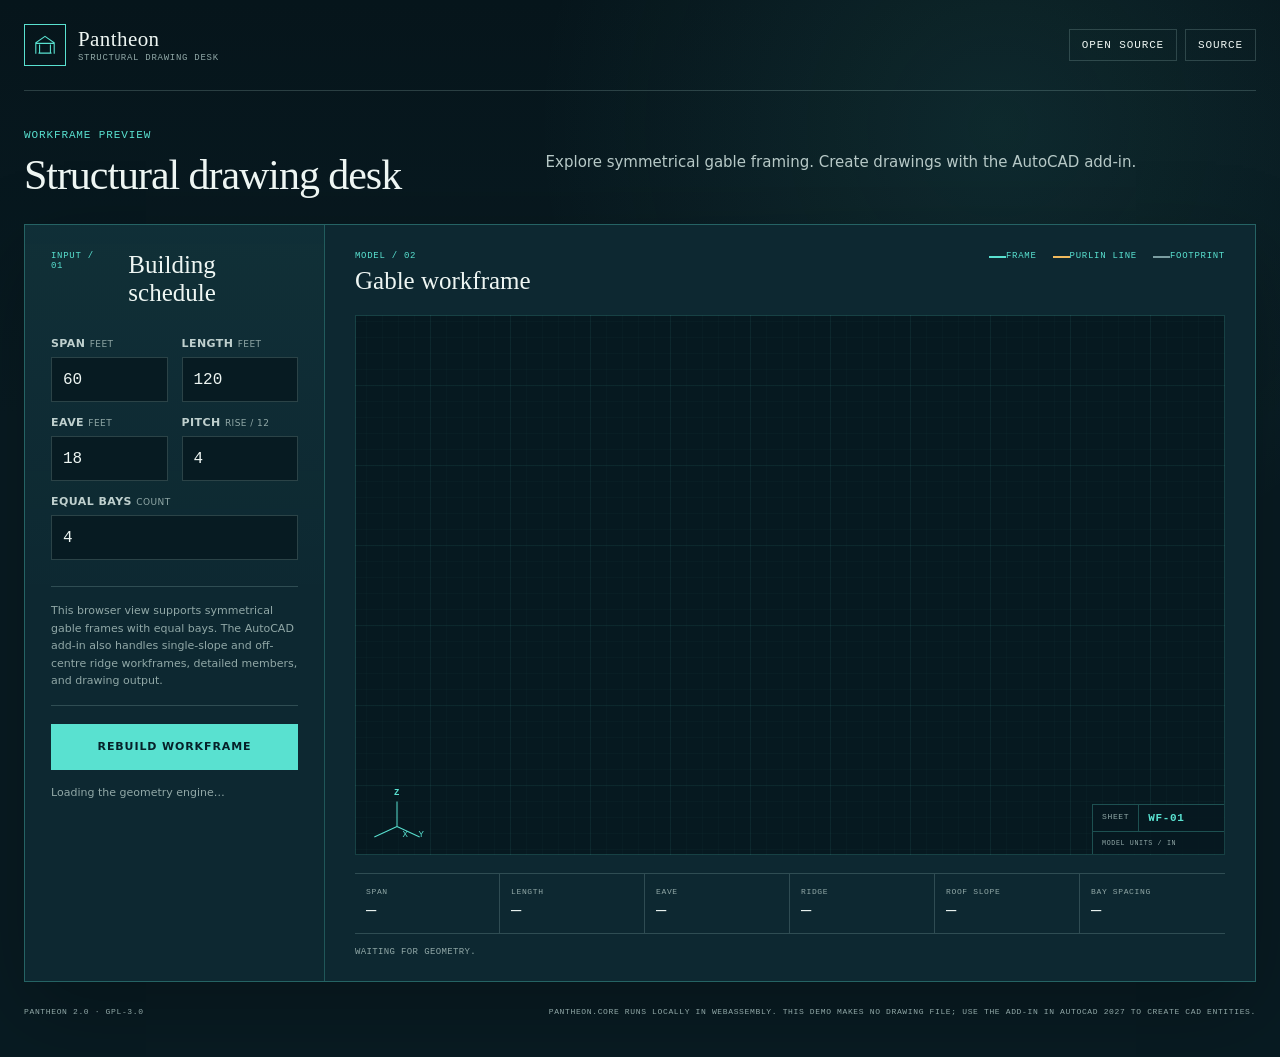
==== src/Pantheon.Browser/wwwroot/index.html @ d1bda598 "feat: add a live Pantheon workframe drawing desk" ====
<!doctype html>
<html lang="en">
    <head>
        <meta charset="utf-8" />
        <meta name="viewport" content="width=device-width, initial-scale=1" />
        <meta
            name="description"
            content="Draw a symmetrical metal-building workframe in the browser with Pantheon's real .NET geometry engine."
        />
        <link rel="canonical" href="https://ayers.repair/opensource/pantheon/" />
        <link rel="stylesheet" href="./app.css" />
        <title>Pantheon structural drawing desk</title>
    </head>
    <body>
        <header class="topbar">
            <a class="brand" href="./" aria-label="Pantheon drawing desk home">
                <svg viewBox="0 0 48 48" aria-hidden="true">
                    <path d="M7 39V20L24 8l17 12v19M7 21h34M14 39V24m20 15V24M13 39h22" />
                </svg>
                <span><strong>Pantheon</strong><small>Structural drawing desk</small></span>
            </a>
            <nav aria-label="Project links">
                <a href="https://ayers.repair/opensource/">Open Source</a>
                <a href="https://github.com/ZachariahAyers/Pantheon">Source</a>
            </nav>
        </header>

        <main>
            <section class="intro" aria-labelledby="page-title">
                <div>
                    <p class="kicker">Workframe preview</p>
                    <h1 id="page-title">Structural drawing desk</h1>
                </div>
                <p>Explore symmetrical gable framing. Create drawings with the AutoCAD add-in.</p>
            </section>

            <section class="desk" aria-label="Interactive workframe drawing desk">
                <form id="frame-form" class="controls">
                    <div class="panel-heading">
                        <span>Input / 01</span>
                        <h2>Building schedule</h2>
                    </div>

                    <div class="field-grid">
                        <label>
                            <span>Span <small>feet</small></span>
                            <input name="spanFeet" type="number" min="20" max="200" step="1" value="60" required />
                        </label>
                        <label>
                            <span>Length <small>feet</small></span>
                            <input name="lengthFeet" type="number" min="20" max="400" step="1" value="120" required />
                        </label>
                        <label>
                            <span>Eave <small>feet</small></span>
                            <input name="eaveFeet" type="number" min="8" max="60" step="1" value="18" required />
                        </label>
                        <label>
                            <span>Pitch <small>rise / 12</small></span>
                            <input name="pitchRise" type="number" min="0" max="12" step="0.5" value="4" required />
                        </label>
                        <label class="wide-field">
                            <span>Equal bays <small>count</small></span>
                            <input name="bayCount" type="number" min="1" max="20" step="1" value="4" required />
                        </label>
                    </div>

                    <p class="scope-note">
                        This browser view supports symmetrical gable frames with equal bays. The AutoCAD add-in also
                        handles single-slope and off-centre ridge workframes, detailed members, and drawing output.
                    </p>
                    <button type="submit">Rebuild workframe</button>
                    <p id="status" class="status" role="status" aria-live="polite">Loading the geometry engine…</p>
                </form>

                <section class="drawing-panel" aria-labelledby="drawing-title">
                    <div class="drawing-header">
                        <div>
                            <span>Model / 02</span>
                            <h2 id="drawing-title">Gable workframe</h2>
                        </div>
                        <div class="legend" aria-label="Line legend">
                            <span><i class="frame-key"></i>Frame</span>
                            <span><i class="offset-key"></i>Purlin line</span>
                            <span><i class="base-key"></i>Footprint</span>
                        </div>
                    </div>

                    <div class="canvas-wrap">
                        <svg id="workframe" viewBox="0 0 1000 620" role="img" aria-labelledby="svg-title svg-desc">
                            <title id="svg-title">Pantheon gable workframe</title>
                            <desc id="svg-desc">An isometric drawing made from Pantheon.Core workframe endpoints.</desc>
                            <g id="drawing-lines"></g>
                        </svg>
                        <div class="axis" aria-hidden="true"><b>Z</b><i></i><span>X&nbsp;&nbsp;Y</span></div>
                        <div class="sheet-mark" aria-hidden="true">
                            <span>Sheet</span><strong>WF-01</strong><small>MODEL UNITS / IN</small>
                        </div>
                    </div>

                    <dl id="readouts" class="readouts" aria-label="Calculated dimensions">
                        <div><dt>Span</dt><dd>—</dd></div>
                        <div><dt>Length</dt><dd>—</dd></div>
                        <div><dt>Eave</dt><dd>—</dd></div>
                        <div><dt>Ridge</dt><dd>—</dd></div>
                        <div><dt>Roof slope</dt><dd>—</dd></div>
                        <div><dt>Bay spacing</dt><dd>—</dd></div>
                    </dl>
                    <p id="model-note" class="model-note">Waiting for geometry.</p>
                </section>
            </section>
        </main>

        <footer>
            <span>Pantheon 2.0 · GPL-3.0</span>
            <p>Pantheon.Core runs locally in WebAssembly. This demo makes no drawing file; use the add-in in AutoCAD 2027 to create CAD entities.</p>
        </footer>

        <noscript>This demo needs JavaScript to load Pantheon.Core in WebAssembly.</noscript>
        <script type="module" src="./app.js"></script>
    </body>
</html>
---- src/Pantheon.Browser/wwwroot/app.css ----
:root {
    color-scheme: dark;
    --ink: #eef6f3;
    --muted: #91a8a7;
    --paper: #f4f1e8;
    --navy: #081b22;
    --navy-2: #0d2831;
    --navy-3: #123944;
    --cyan: #59e1d0;
    --cyan-soft: rgba(89, 225, 208, 0.16);
    --amber: #f0b95d;
    --red: #ff806f;
    --line: rgba(185, 222, 218, 0.2);
    font-family: Inter, ui-sans-serif, system-ui, -apple-system, BlinkMacSystemFont, "Segoe UI", sans-serif;
    font-synthesis: none;
}

* {
    box-sizing: border-box;
}

html {
    background: var(--navy);
}

body {
    min-height: 100vh;
    margin: 0;
    background:
        radial-gradient(circle at 78% 12%, rgba(89, 225, 208, 0.09), transparent 29rem),
        linear-gradient(180deg, #06151b 0, var(--navy) 26rem);
    color: var(--ink);
}

button,
input {
    font: inherit;
}

a {
    color: inherit;
}

.topbar {
    display: flex;
    width: min(1480px, calc(100% - 48px));
    margin: 0 auto;
    padding: 24px 0;
    align-items: center;
    justify-content: space-between;
    border-bottom: 1px solid var(--line);
}

.brand {
    display: flex;
    min-width: 0;
    gap: 12px;
    align-items: center;
    text-decoration: none;
}

.brand svg {
    width: 42px;
    height: 42px;
    padding: 7px;
    border: 1px solid var(--cyan);
    color: var(--cyan);
    fill: none;
    stroke: currentColor;
    stroke-linecap: square;
    stroke-linejoin: miter;
    stroke-width: 2;
}

.brand span {
    display: grid;
    gap: 1px;
}

.brand strong {
    font-family: Georgia, "Times New Roman", serif;
    font-size: 21px;
    font-weight: 500;
    letter-spacing: 0.02em;
}

.brand small,
.topbar nav,
.panel-heading span,
.drawing-header span,
.kicker,
.sheet-mark,
footer {
    font-family: "SFMono-Regular", Consolas, "Liberation Mono", monospace;
    letter-spacing: 0.08em;
    text-transform: uppercase;
}

.brand small {
    color: var(--muted);
    font-size: 9px;
}

.topbar nav {
    display: flex;
    flex: 0 0 auto;
    gap: 8px;
    font-size: 11px;
}

.topbar nav a {
    padding: 9px 12px;
    border: 1px solid var(--line);
    text-decoration: none;
}

.topbar nav a:hover,
.topbar nav a:focus-visible {
    border-color: var(--cyan);
    color: var(--cyan);
}

main {
    width: min(1480px, calc(100% - 48px));
    margin: 0 auto;
}

.intro {
    display: grid;
    grid-template-columns: minmax(18rem, 0.8fr) minmax(0, 1.2fr);
    gap: 48px;
    padding: 38px 0 28px;
    align-items: center;
}

.kicker {
    margin: 0 0 13px;
    color: var(--cyan);
    font-size: 11px;
}

h1,
h2,
p {
    margin-top: 0;
}

h1 {
    margin-bottom: 0;
    font-family: Georgia, "Times New Roman", serif;
    font-size: clamp(36px, 4vw, 42px);
    font-weight: 400;
    letter-spacing: -0.025em;
    line-height: 1;
}

.intro > p {
    margin: 0;
    color: #b7c9c7;
    font-size: 15px;
    line-height: 1.65;
}

.desk {
    display: grid;
    grid-template-columns: 300px minmax(0, 1fr);
    min-height: 690px;
    border: 1px solid rgba(89, 225, 208, 0.32);
    background: var(--navy-2);
    box-shadow: 0 28px 80px rgba(0, 0, 0, 0.26);
}

.controls {
    padding: 26px;
    border-right: 1px solid rgba(89, 225, 208, 0.25);
    background: linear-gradient(180deg, rgba(89, 225, 208, 0.04), transparent 50%);
}

.panel-heading,
.drawing-header {
    display: flex;
    align-items: flex-start;
    justify-content: space-between;
    gap: 20px;
}

.panel-heading {
    margin-bottom: 30px;
}

.panel-heading span,
.drawing-header > div > span {
    display: block;
    margin-bottom: 6px;
    color: var(--cyan);
    font-size: 9px;
}

h2 {
    margin-bottom: 0;
    font-family: Georgia, "Times New Roman", serif;
    font-size: 25px;
    font-weight: 400;
}

.field-grid {
    display: grid;
    grid-template-columns: 1fr 1fr;
    gap: 14px;
}

.field-grid label {
    display: grid;
    gap: 7px;
}

.field-grid label > span {
    color: #bfd0ce;
    font-size: 11px;
    font-weight: 650;
    letter-spacing: 0.04em;
    text-transform: uppercase;
}

.field-grid small {
    color: var(--muted);
    font-size: 9px;
    font-weight: 400;
}

.wide-field {
    grid-column: 1 / -1;
}

input {
    width: 100%;
    min-height: 45px;
    padding: 9px 11px;
    border: 1px solid var(--line);
    border-radius: 0;
    outline: none;
    background: #071b22;
    color: var(--ink);
    font-family: "SFMono-Regular", Consolas, monospace;
    font-size: 16px;
}

input:focus {
    border-color: var(--cyan);
    box-shadow: 0 0 0 2px var(--cyan-soft);
}

.scope-note {
    margin: 26px 0 18px;
    padding: 15px 0;
    border-top: 1px solid var(--line);
    border-bottom: 1px solid var(--line);
    color: var(--muted);
    font-size: 11px;
    line-height: 1.6;
}

button {
    width: 100%;
    min-height: 46px;
    border: 1px solid var(--cyan);
    border-radius: 0;
    background: var(--cyan);
    color: #062129;
    cursor: pointer;
    font-size: 11px;
    font-weight: 800;
    letter-spacing: 0.08em;
    text-transform: uppercase;
}

button:hover,
button:focus-visible {
    background: transparent;
    color: var(--cyan);
}

button:disabled {
    cursor: wait;
    opacity: 0.55;
}

.status {
    min-height: 3.2em;
    margin: 15px 0 0;
    color: var(--muted);
    font-size: 11px;
    line-height: 1.5;
}

.status.ready {
    color: var(--cyan);
}

.status.error {
    color: var(--red);
}

.drawing-panel {
    display: grid;
    min-width: 0;
    padding: 26px 30px 24px;
    grid-template-rows: auto minmax(420px, 1fr) auto auto;
}

.drawing-header {
    padding-bottom: 20px;
}

.legend {
    display: flex;
    min-width: 0;
    flex-wrap: wrap;
    gap: 8px 16px;
    justify-content: flex-end;
    color: var(--muted);
    font-family: "SFMono-Regular", Consolas, monospace;
    font-size: 9px;
    letter-spacing: 0.05em;
    text-transform: uppercase;
}

.legend span {
    display: inline-flex;
    gap: 6px;
    align-items: center;
}

.legend i {
    display: inline-block;
    width: 17px;
    border-top: 2px solid;
}

.legend .frame-key {
    border-color: var(--cyan);
}

.legend .offset-key {
    border-color: var(--amber);
}

.legend .base-key {
    border-color: #7a9da1;
}

.canvas-wrap {
    position: relative;
    min-height: 430px;
    overflow: hidden;
    border: 1px solid rgba(89, 225, 208, 0.2);
    background-color: #061920;
    background-image:
        linear-gradient(rgba(89, 225, 208, 0.055) 1px, transparent 1px),
        linear-gradient(90deg, rgba(89, 225, 208, 0.055) 1px, transparent 1px),
        linear-gradient(rgba(89, 225, 208, 0.025) 1px, transparent 1px),
        linear-gradient(90deg, rgba(89, 225, 208, 0.025) 1px, transparent 1px);
    background-position: center;
    background-size: 80px 80px, 80px 80px, 16px 16px, 16px 16px;
}

#workframe {
    display: block;
    width: 100%;
    height: 100%;
    min-height: 430px;
}

#drawing-lines {
    fill: none;
    stroke-linecap: round;
    stroke-linejoin: round;
    transition: opacity 120ms ease-out;
}

#drawing-lines.stale {
    opacity: 0.22;
}

#drawing-lines line {
    vector-effect: non-scaling-stroke;
}

#drawing-lines .base {
    stroke: #75979b;
    stroke-width: 1.2;
}

#drawing-lines .frame {
    stroke: var(--cyan);
    stroke-width: 2;
}

#drawing-lines .offset {
    stroke: var(--amber);
    stroke-dasharray: 7 5;
    stroke-width: 1.1;
}

#drawing-lines .annotation {
    stroke: rgba(176, 214, 211, 0.48);
    stroke-dasharray: 2 5;
    stroke-width: 0.9;
}

.axis {
    position: absolute;
    bottom: 16px;
    left: 18px;
    display: grid;
    width: 48px;
    height: 48px;
    place-items: center;
    color: var(--cyan);
    font: 9px "SFMono-Regular", Consolas, monospace;
}

.axis::before,
.axis::after,
.axis i {
    position: absolute;
    bottom: 11px;
    left: 23px;
    width: 25px;
    border-top: 1px solid currentColor;
    content: "";
    transform-origin: left;
}

.axis::before {
    transform: rotate(25deg);
}

.axis::after {
    transform: rotate(155deg);
}

.axis i {
    transform: rotate(-90deg);
}

.axis b {
    position: absolute;
    top: -2px;
    left: 20px;
}

.axis span {
    position: absolute;
    right: -2px;
    bottom: -2px;
    white-space: pre;
}

.sheet-mark {
    position: absolute;
    right: 0;
    bottom: 0;
    display: grid;
    min-width: 132px;
    grid-template-columns: auto 1fr;
    border-top: 1px solid rgba(89, 225, 208, 0.28);
    border-left: 1px solid rgba(89, 225, 208, 0.28);
    background: rgba(6, 25, 32, 0.88);
    font-size: 8px;
}

.sheet-mark span,
.sheet-mark strong,
.sheet-mark small {
    padding: 7px 9px;
}

.sheet-mark span {
    border-right: 1px solid rgba(89, 225, 208, 0.28);
    color: var(--muted);
}

.sheet-mark strong {
    color: var(--cyan);
    font-size: 11px;
}

.sheet-mark small {
    grid-column: 1 / -1;
    border-top: 1px solid rgba(89, 225, 208, 0.28);
    color: var(--muted);
}

.readouts {
    display: grid;
    margin: 18px 0 0;
    grid-template-columns: repeat(6, minmax(0, 1fr));
    border: solid var(--line);
    border-width: 1px 0;
}

.readouts div {
    min-width: 0;
    padding: 13px 11px;
    border-right: 1px solid var(--line);
}

.readouts div:last-child {
    border-right: 0;
}

.readouts dt {
    margin-bottom: 5px;
    color: var(--muted);
    font-family: "SFMono-Regular", Consolas, monospace;
    font-size: 8px;
    letter-spacing: 0.08em;
    text-transform: uppercase;
}

.readouts dd {
    margin: 0;
    overflow: hidden;
    color: var(--ink);
    font-family: "SFMono-Regular", Consolas, monospace;
    font-size: clamp(12px, 1.35vw, 17px);
    text-overflow: ellipsis;
    white-space: nowrap;
}

.model-note {
    margin: 13px 0 0;
    color: var(--muted);
    font-family: "SFMono-Regular", Consolas, monospace;
    font-size: 9px;
    letter-spacing: 0.04em;
    text-transform: uppercase;
}

footer {
    display: flex;
    width: min(1480px, calc(100% - 48px));
    margin: 0 auto;
    padding: 25px 0 40px;
    justify-content: space-between;
    gap: 30px;
    color: var(--muted);
    font-size: 8px;
}

footer p {
    margin: 0;
    text-align: right;
}

noscript {
    display: block;
    padding: 1rem;
    background: var(--red);
    color: var(--navy);
    text-align: center;
}

@media (max-width: 1050px) {
    .desk {
        grid-template-columns: 260px minmax(0, 1fr);
    }

    .field-grid {
        grid-template-columns: 1fr;
    }

    .wide-field {
        grid-column: auto;
    }

    .readouts {
        grid-template-columns: repeat(3, minmax(0, 1fr));
    }

    .readouts div:nth-child(3) {
        border-right: 0;
    }

    .readouts div:nth-child(-n + 3) {
        border-bottom: 1px solid var(--line);
    }
}

@media (max-width: 760px) {
    .topbar,
    main,
    footer {
        width: min(100% - 28px, 1480px);
    }

    .topbar {
        align-items: flex-start;
    }

    .brand small {
        display: none;
    }

    .topbar nav {
        flex-direction: column;
        text-align: center;
    }

    .topbar nav a {
        padding: 6px 8px;
    }

    .intro {
        grid-template-columns: 1fr;
        gap: 14px;
        padding-top: 32px;
    }

    .intro > p {
        max-width: 36rem;
    }

    .desk {
        grid-template-columns: 1fr;
    }

    .controls {
        border-right: 0;
        border-bottom: 1px solid rgba(89, 225, 208, 0.25);
    }

    .field-grid {
        grid-template-columns: 1fr 1fr;
    }

    .wide-field {
        grid-column: 1 / -1;
    }

    .drawing-panel {
        padding: 22px 16px 18px;
        grid-template-rows: auto minmax(330px, 1fr) auto auto;
    }

    .drawing-header {
        display: grid;
    }

    .legend {
        justify-content: flex-start;
    }

    .canvas-wrap,
    #workframe {
        min-height: 330px;
    }

    .readouts dd {
        font-size: 12px;
    }

    footer {
        display: grid;
    }

    footer p {
        text-align: left;
    }
}

@media (max-width: 430px) {
    h1 {
        font-size: 36px;
    }

    .field-grid {
        grid-template-columns: 1fr;
    }

    .wide-field {
        grid-column: auto;
    }

    .controls {
        padding: 22px 18px;
    }

    .readouts {
        grid-template-columns: repeat(2, minmax(0, 1fr));
    }

    .readouts div,
    .readouts div:nth-child(3) {
        border-right: 1px solid var(--line);
        border-bottom: 1px solid var(--line);
    }

    .readouts div:nth-child(even) {
        border-right: 0;
    }

    .readouts div:nth-last-child(-n + 2) {
        border-bottom: 0;
    }

    .sheet-mark {
        display: none;
    }
}

@media (prefers-reduced-motion: no-preference) {
    #drawing-lines line {
        animation: draw-in 420ms ease-out both;
        stroke-dashoffset: 0;
    }

    @keyframes draw-in {
        from {
            opacity: 0;
            transform: translateY(5px);
        }
    }
}
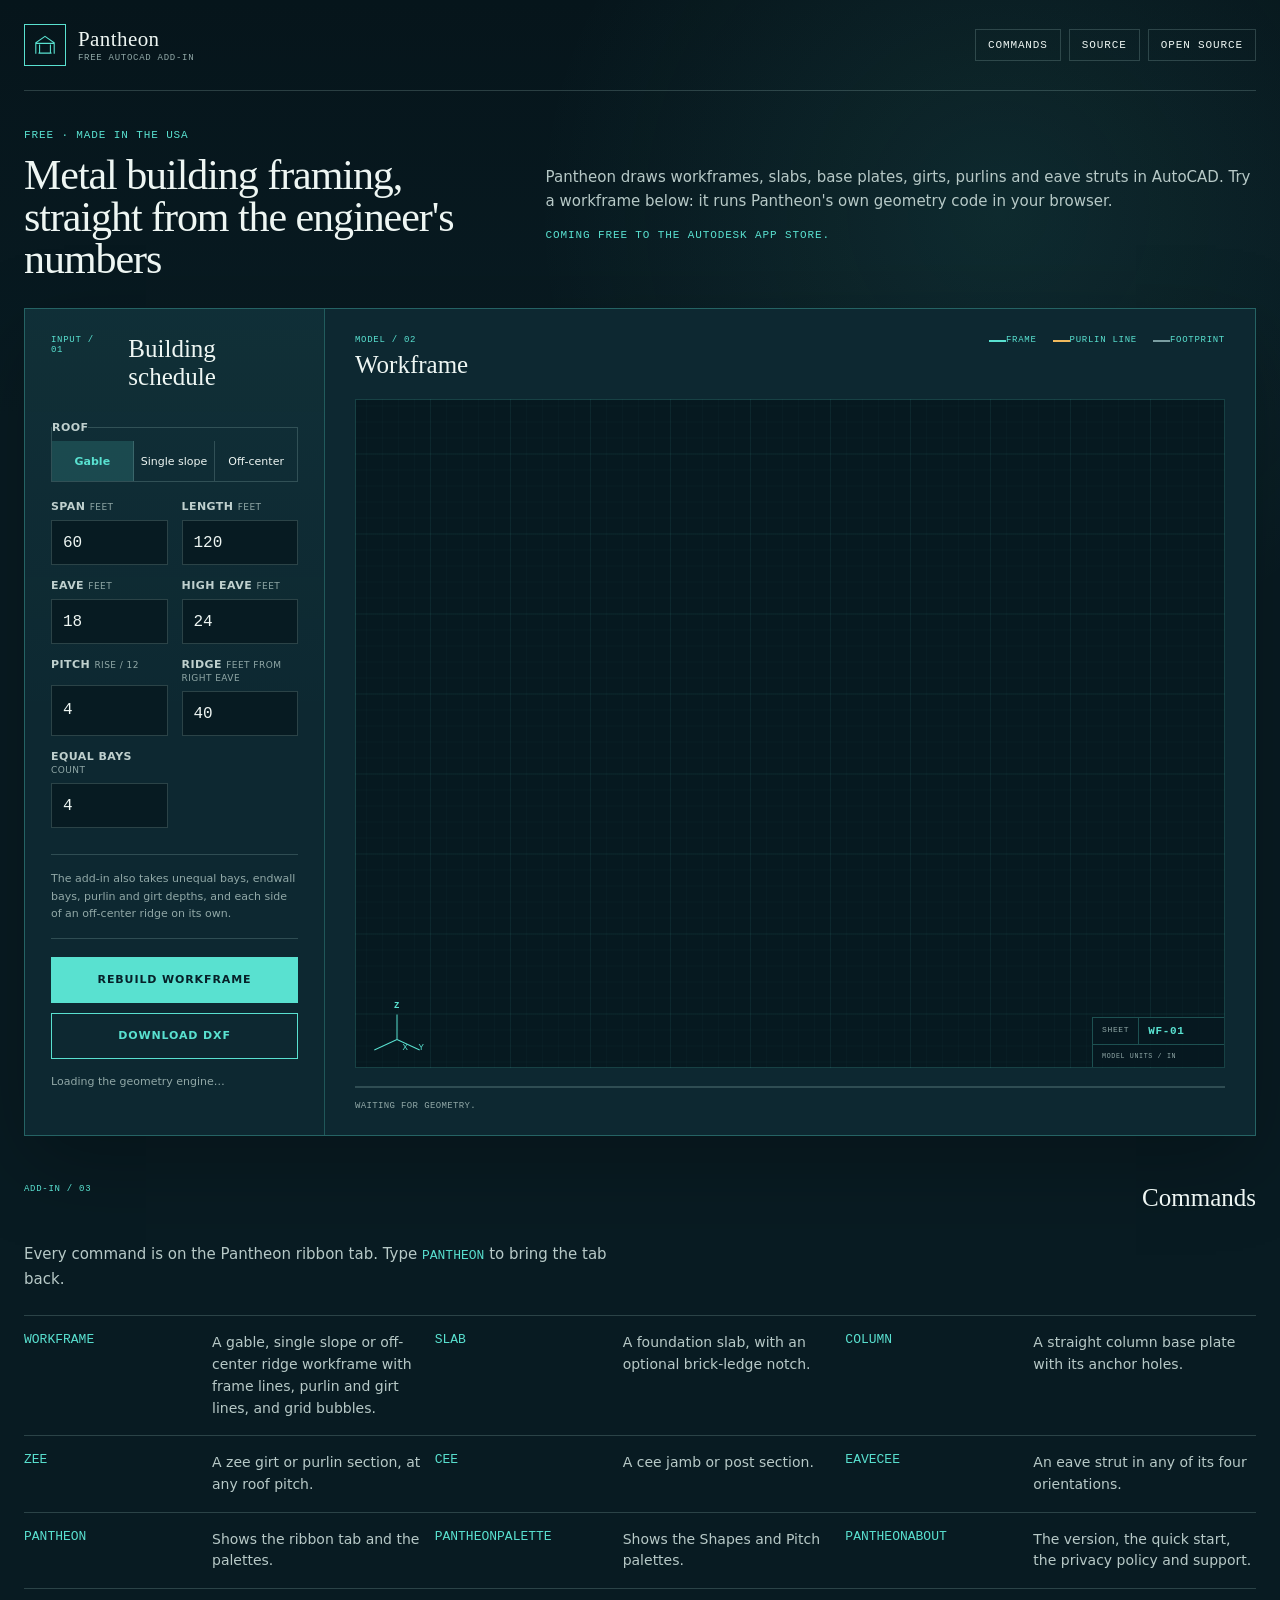
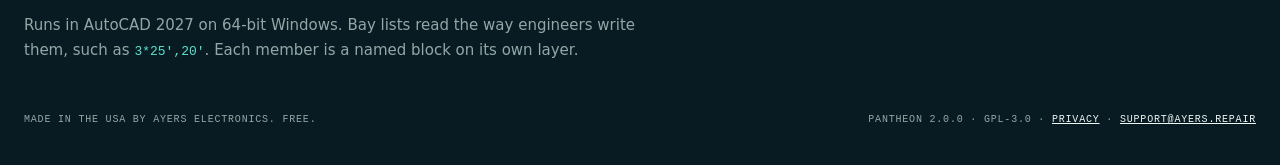
==== commit da4dfc17: "feat: ready pantheon for the autodesk app store The add-in now ships as an Autodesk App Store bundle" ====
--- a/src/Pantheon.Browser/wwwroot/index.html
+++ b/src/Pantheon.Browser/wwwroot/index.html
@@ -5,33 +5,40 @@
         <meta name="viewport" content="width=device-width, initial-scale=1" />
         <meta
             name="description"
-            content="Draw a symmetrical metal-building workframe in the browser with Pantheon's real .NET geometry engine."
+            content="Pantheon is a free AutoCAD add-in that draws metal building framing from the engineer's numbers. Try its workframe geometry in your browser and download the drawing as DXF."
         />
         <link rel="canonical" href="https://ayers.repair/opensource/pantheon/" />
         <link rel="stylesheet" href="./app.css" />
-        <title>Pantheon structural drawing desk</title>
+        <title>Pantheon for AutoCAD</title>
     </head>
     <body>
         <header class="topbar">
-            <a class="brand" href="./" aria-label="Pantheon drawing desk home">
+            <a class="brand" href="./" aria-label="Pantheon home">
                 <svg viewBox="0 0 48 48" aria-hidden="true">
                     <path d="M7 39V20L24 8l17 12v19M7 21h34M14 39V24m20 15V24M13 39h22" />
                 </svg>
-                <span><strong>Pantheon</strong><small>Structural drawing desk</small></span>
+                <span><strong>Pantheon</strong><small>Free AutoCAD add-in</small></span>
             </a>
             <nav aria-label="Project links">
+                <a href="#commands">Commands</a>
+                <a href="https://github.com/ZachariahAyers/Pantheon">Source</a>
                 <a href="https://ayers.repair/opensource/">Open Source</a>
-                <a href="https://github.com/ZachariahAyers/Pantheon">Source</a>
             </nav>
         </header>
 
         <main>
             <section class="intro" aria-labelledby="page-title">
                 <div>
-                    <p class="kicker">Workframe preview</p>
-                    <h1 id="page-title">Structural drawing desk</h1>
+                    <p class="kicker">Free · Made in the USA</p>
+                    <h1 id="page-title">Metal building framing, straight from the engineer's numbers</h1>
                 </div>
-                <p>Explore symmetrical gable framing. Create drawings with the AutoCAD add-in.</p>
+                <div class="pitch">
+                    <p>
+                        Pantheon draws workframes, slabs, base plates, girts, purlins and eave struts in AutoCAD.
+                        Try a workframe below: it runs Pantheon's own geometry code in your browser.
+                    </p>
+                    <p class="store-note">Coming free to the Autodesk App Store.</p>
+                </div>
             </section>
 
             <section class="desk" aria-label="Interactive workframe drawing desk">
@@ -40,6 +47,13 @@
                         <span>Input / 01</span>
                         <h2>Building schedule</h2>
                     </div>
+
+                    <fieldset class="roof-choice">
+                        <legend>Roof</legend>
+                        <label><input type="radio" name="roof" value="gable" checked /><span>Gable</span></label>
+                        <label><input type="radio" name="roof" value="single" /><span>Single slope</span></label>
+                        <label><input type="radio" name="roof" value="offset" /><span>Off-center</span></label>
+                    </fieldset>
 
                     <div class="field-grid">
                         <label>
@@ -51,24 +65,35 @@
                             <input name="lengthFeet" type="number" min="20" max="400" step="1" value="120" required />
                         </label>
                         <label>
-                            <span>Eave <small>feet</small></span>
+                            <span><span data-roof-label="eave">Eave</span> <small>feet</small></span>
                             <input name="eaveFeet" type="number" min="8" max="60" step="1" value="18" required />
                         </label>
-                        <label>
-                            <span>Pitch <small>rise / 12</small></span>
+                        <label data-roofs="single">
+                            <span>High eave <small>feet</small></span>
+                            <input name="highEaveFeet" type="number" min="8" max="60" step="1" value="24" required />
+                        </label>
+                        <label data-roofs="gable offset">
+                            <span><span data-roof-label="pitch">Pitch</span> <small>rise / 12</small></span>
                             <input name="pitchRise" type="number" min="0" max="12" step="0.5" value="4" required />
                         </label>
-                        <label class="wide-field">
+                        <label data-roofs="offset">
+                            <span>Ridge <small>feet from right eave</small></span>
+                            <input name="ridgeFeet" type="number" min="1" max="199" step="1" value="40" required />
+                        </label>
+                        <label>
                             <span>Equal bays <small>count</small></span>
                             <input name="bayCount" type="number" min="1" max="20" step="1" value="4" required />
                         </label>
                     </div>
 
                     <p class="scope-note">
-                        This browser view supports symmetrical gable frames with equal bays. The AutoCAD add-in also
-                        handles single-slope and off-centre ridge workframes, detailed members, and drawing output.
+                        The add-in also takes unequal bays, endwall bays, purlin and girt depths, and each side of an
+                        off-center ridge on its own.
                     </p>
-                    <button type="submit">Rebuild workframe</button>
+                    <div class="actions">
+                        <button type="submit">Rebuild workframe</button>
+                        <button type="button" id="download" class="secondary">Download DXF</button>
+                    </div>
                     <p id="status" class="status" role="status" aria-live="polite">Loading the geometry engine…</p>
                 </form>
 
@@ -76,7 +101,7 @@
                     <div class="drawing-header">
                         <div>
                             <span>Model / 02</span>
-                            <h2 id="drawing-title">Gable workframe</h2>
+                            <h2 id="drawing-title">Workframe</h2>
                         </div>
                         <div class="legend" aria-label="Line legend">
                             <span><i class="frame-key"></i>Frame</span>
@@ -87,9 +112,10 @@
 
                     <div class="canvas-wrap">
                         <svg id="workframe" viewBox="0 0 1000 620" role="img" aria-labelledby="svg-title svg-desc">
-                            <title id="svg-title">Pantheon gable workframe</title>
+                            <title id="svg-title">Pantheon workframe</title>
                             <desc id="svg-desc">An isometric drawing made from Pantheon.Core workframe endpoints.</desc>
                             <g id="drawing-lines"></g>
+                            <g id="drawing-bubbles"></g>
                         </svg>
                         <div class="axis" aria-hidden="true"><b>Z</b><i></i><span>X&nbsp;&nbsp;Y</span></div>
                         <div class="sheet-mark" aria-hidden="true">
@@ -97,22 +123,42 @@
                         </div>
                     </div>
 
-                    <dl id="readouts" class="readouts" aria-label="Calculated dimensions">
-                        <div><dt>Span</dt><dd>—</dd></div>
-                        <div><dt>Length</dt><dd>—</dd></div>
-                        <div><dt>Eave</dt><dd>—</dd></div>
-                        <div><dt>Ridge</dt><dd>—</dd></div>
-                        <div><dt>Roof slope</dt><dd>—</dd></div>
-                        <div><dt>Bay spacing</dt><dd>—</dd></div>
-                    </dl>
+                    <dl id="readouts" class="readouts" aria-label="Calculated dimensions"></dl>
                     <p id="model-note" class="model-note">Waiting for geometry.</p>
                 </section>
+            </section>
+
+            <section id="commands" class="commands" aria-labelledby="commands-title">
+                <div class="panel-heading">
+                    <span>Add-in / 03</span>
+                    <h2 id="commands-title">Commands</h2>
+                </div>
+                <p>Every command is on the Pantheon ribbon tab. Type <code>PANTHEON</code> to bring the tab back.</p>
+                <dl class="command-list">
+                    <div><dt><code>WORKFRAME</code></dt><dd>A gable, single slope or off-center ridge workframe with frame lines, purlin and girt lines, and grid bubbles.</dd></div>
+                    <div><dt><code>SLAB</code></dt><dd>A foundation slab, with an optional brick-ledge notch.</dd></div>
+                    <div><dt><code>COLUMN</code></dt><dd>A straight column base plate with its anchor holes.</dd></div>
+                    <div><dt><code>ZEE</code></dt><dd>A zee girt or purlin section, at any roof pitch.</dd></div>
+                    <div><dt><code>CEE</code></dt><dd>A cee jamb or post section.</dd></div>
+                    <div><dt><code>EAVECEE</code></dt><dd>An eave strut in any of its four orientations.</dd></div>
+                    <div><dt><code>PANTHEON</code></dt><dd>Shows the ribbon tab and the palettes.</dd></div>
+                    <div><dt><code>PANTHEONPALETTE</code></dt><dd>Shows the Shapes and Pitch palettes.</dd></div>
+                    <div><dt><code>PANTHEONABOUT</code></dt><dd>The version, the quick start, the privacy policy and support.</dd></div>
+                </dl>
+                <p class="requirements">
+                    Runs in AutoCAD 2027 on 64-bit Windows. Bay lists read the way engineers write them, such as
+                    <code>3*25',20'</code>. Each member is a named block on its own layer.
+                </p>
             </section>
         </main>
 
         <footer>
-            <span>Pantheon 2.0 · GPL-3.0</span>
-            <p>Pantheon.Core runs locally in WebAssembly. This demo makes no drawing file; use the add-in in AutoCAD 2027 to create CAD entities.</p>
+            <span>Made in the USA by Ayers Electronics. Free.</span>
+            <p>
+                Pantheon 2.0.0 · GPL-3.0 ·
+                <a href="https://ayers.repair/legal/pantheon/privacy.html">Privacy</a> ·
+                <a href="mailto:support@ayers.repair">support@ayers.repair</a>
+            </p>
         </footer>
 
         <noscript>This demo needs JavaScript to load Pantheon.Core in WebAssembly.</noscript>
--- a/src/Pantheon.Browser/wwwroot/app.css
+++ b/src/Pantheon.Browser/wwwroot/app.css
@@ -154,11 +154,20 @@
     line-height: 1;
 }
 
-.intro > p {
+.pitch p {
     margin: 0;
     color: #b7c9c7;
     font-size: 15px;
     line-height: 1.65;
+}
+
+.pitch .store-note {
+    margin-top: 12px;
+    color: var(--cyan);
+    font-family: "SFMono-Regular", Consolas, monospace;
+    font-size: 11px;
+    letter-spacing: 0.08em;
+    text-transform: uppercase;
 }
 
 .desk {
@@ -203,10 +212,69 @@
     font-weight: 400;
 }
 
+.roof-choice {
+    display: grid;
+    margin: 0 0 18px;
+    padding: 0;
+    grid-template-columns: repeat(3, minmax(0, 1fr));
+    border: 1px solid var(--line);
+}
+
+.roof-choice legend {
+    margin-bottom: 7px;
+    padding: 0;
+    color: #bfd0ce;
+    font-size: 11px;
+    font-weight: 650;
+    letter-spacing: 0.04em;
+    text-transform: uppercase;
+}
+
+.roof-choice label {
+    position: relative;
+    display: grid;
+    min-height: 40px;
+    place-items: center;
+    border-right: 1px solid var(--line);
+    cursor: pointer;
+    font-size: 11px;
+    text-align: center;
+}
+
+.roof-choice label:last-child {
+    border-right: 0;
+}
+
+.roof-choice input {
+    position: absolute;
+    width: 1px;
+    height: 1px;
+    min-height: 0;
+    opacity: 0;
+}
+
+.roof-choice input:checked + span {
+    color: var(--cyan);
+    font-weight: 750;
+}
+
+.roof-choice label:has(input:checked) {
+    background: var(--cyan-soft);
+}
+
+.roof-choice label:has(input:focus-visible) {
+    outline: 2px solid var(--cyan);
+    outline-offset: -2px;
+}
+
 .field-grid {
     display: grid;
     grid-template-columns: 1fr 1fr;
     gap: 14px;
+}
+
+.field-grid [hidden] {
+    display: none;
 }
 
 .field-grid label {
@@ -283,6 +351,21 @@
 button:disabled {
     cursor: wait;
     opacity: 0.55;
+}
+
+.actions {
+    display: grid;
+    gap: 10px;
+}
+
+button.secondary {
+    background: transparent;
+    color: var(--cyan);
+}
+
+button.secondary:hover,
+button.secondary:focus-visible {
+    background: var(--cyan-soft);
 }
 
 .status {
@@ -402,6 +485,25 @@
     stroke-width: 1.1;
 }
 
+#drawing-bubbles circle {
+    fill: #061920;
+    stroke: rgba(176, 214, 211, 0.6);
+    stroke-width: 1;
+    vector-effect: non-scaling-stroke;
+}
+
+#drawing-bubbles text {
+    fill: #cfe0de;
+    font-family: "SFMono-Regular", Consolas, monospace;
+    font-size: 11px;
+    text-anchor: middle;
+    dominant-baseline: central;
+}
+
+#drawing-lines.stale + #drawing-bubbles {
+    opacity: 0.22;
+}
+
 #drawing-lines .annotation {
     stroke: rgba(176, 214, 211, 0.48);
     stroke-dasharray: 2 5;
@@ -538,6 +640,51 @@
     text-transform: uppercase;
 }
 
+.commands {
+    padding: 48px 0 12px;
+}
+
+.commands > p {
+    max-width: 65ch;
+    color: #b7c9c7;
+    font-size: 15px;
+    line-height: 1.65;
+}
+
+.command-list {
+    display: grid;
+    margin: 24px 0;
+    grid-template-columns: repeat(auto-fill, minmax(min(100%, 22rem), 1fr));
+    border-top: 1px solid var(--line);
+}
+
+.command-list div {
+    display: grid;
+    min-width: 0;
+    padding: 16px 0;
+    grid-template-columns: 11rem minmax(0, 1fr);
+    gap: 12px;
+    border-bottom: 1px solid var(--line);
+}
+
+.command-list dt,
+code {
+    color: var(--cyan);
+    font-family: "SFMono-Regular", Consolas, monospace;
+    font-size: 13px;
+}
+
+.command-list dd {
+    margin: 0;
+    color: #b7c9c7;
+    font-size: 14px;
+    line-height: 1.55;
+}
+
+.commands .requirements {
+    color: var(--muted);
+}
+
 footer {
     display: flex;
     width: min(1480px, calc(100% - 48px));
@@ -546,12 +693,16 @@
     justify-content: space-between;
     gap: 30px;
     color: var(--muted);
-    font-size: 8px;
+    font-size: 10px;
 }
 
 footer p {
     margin: 0;
     text-align: right;
+}
+
+footer a {
+    color: var(--ink);
 }
 
 noscript {
@@ -708,6 +859,11 @@
     .sheet-mark {
         display: none;
     }
+
+    .command-list div {
+        grid-template-columns: 1fr;
+        gap: 4px;
+    }
 }
 
 @media (prefers-reduced-motion: no-preference) {
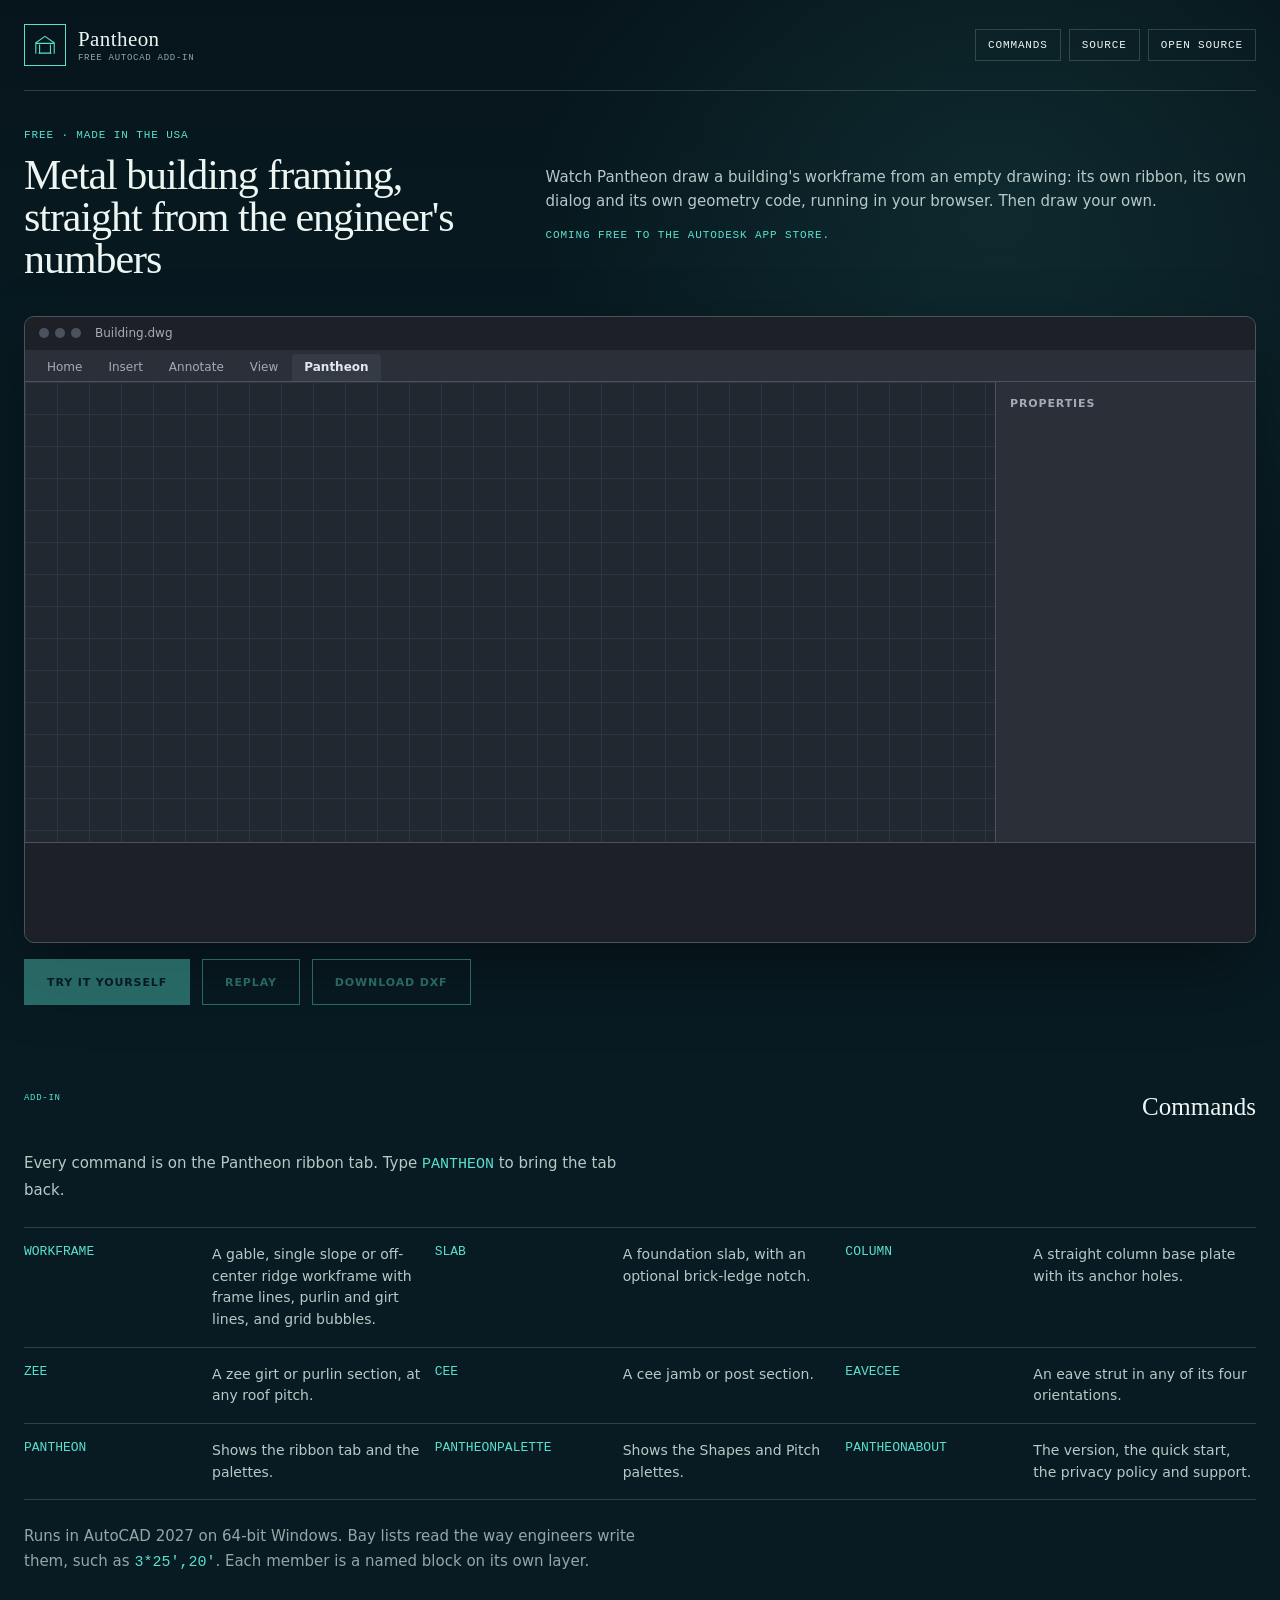
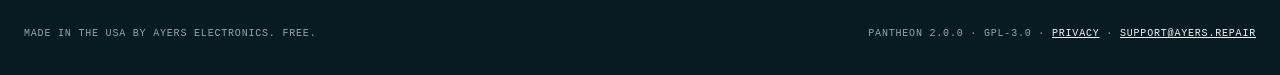
==== commit 8c3585fd: "feat: the project page plays workframe from an empty drawing Owner, D1647 and D1648: the plugin's ho" ====
--- a/src/Pantheon.Browser/wwwroot/index.html
+++ b/src/Pantheon.Browser/wwwroot/index.html
@@ -5,7 +5,7 @@
         <meta name="viewport" content="width=device-width, initial-scale=1" />
         <meta
             name="description"
-            content="Pantheon is a free AutoCAD add-in that draws metal building framing from the engineer's numbers. Try its workframe geometry in your browser and download the drawing as DXF."
+            content="Pantheon is a free AutoCAD add-in that draws metal building framing from the engineer's numbers. Watch it draw a workframe from an empty drawing, then draw your own in the browser."
         />
         <link rel="canonical" href="https://ayers.repair/opensource/pantheon/" />
         <link rel="stylesheet" href="./app.css" />
@@ -34,103 +34,65 @@
                 </div>
                 <div class="pitch">
                     <p>
-                        Pantheon draws workframes, slabs, base plates, girts, purlins and eave struts in AutoCAD.
-                        Try a workframe below: it runs Pantheon's own geometry code in your browser.
+                        Watch Pantheon draw a building's workframe from an empty drawing: its own ribbon, its
+                        own dialog and its own geometry code, running in your browser. Then draw your own.
                     </p>
                     <p class="store-note">Coming free to the Autodesk App Store.</p>
                 </div>
             </section>
 
-            <section class="desk" aria-label="Interactive workframe drawing desk">
-                <form id="frame-form" class="controls">
-                    <div class="panel-heading">
-                        <span>Input / 01</span>
-                        <h2>Building schedule</h2>
+            <section class="cad-stage" aria-label="Pantheon at work">
+                <div class="cad-window" id="cad">
+                    <div class="cad-titlebar">
+                        <span class="cad-dots" aria-hidden="true"><i></i><i></i><i></i></span>
+                        <span>Building.dwg</span>
                     </div>
-
-                    <fieldset class="roof-choice">
-                        <legend>Roof</legend>
-                        <label><input type="radio" name="roof" value="gable" checked /><span>Gable</span></label>
-                        <label><input type="radio" name="roof" value="single" /><span>Single slope</span></label>
-                        <label><input type="radio" name="roof" value="offset" /><span>Off-center</span></label>
-                    </fieldset>
-
-                    <div class="field-grid">
-                        <label>
-                            <span>Span <small>feet</small></span>
-                            <input name="spanFeet" type="number" min="20" max="200" step="1" value="60" required />
-                        </label>
-                        <label>
-                            <span>Length <small>feet</small></span>
-                            <input name="lengthFeet" type="number" min="20" max="400" step="1" value="120" required />
-                        </label>
-                        <label>
-                            <span><span data-roof-label="eave">Eave</span> <small>feet</small></span>
-                            <input name="eaveFeet" type="number" min="8" max="60" step="1" value="18" required />
-                        </label>
-                        <label data-roofs="single">
-                            <span>High eave <small>feet</small></span>
-                            <input name="highEaveFeet" type="number" min="8" max="60" step="1" value="24" required />
-                        </label>
-                        <label data-roofs="gable offset">
-                            <span><span data-roof-label="pitch">Pitch</span> <small>rise / 12</small></span>
-                            <input name="pitchRise" type="number" min="0" max="12" step="0.5" value="4" required />
-                        </label>
-                        <label data-roofs="offset">
-                            <span>Ridge <small>feet from right eave</small></span>
-                            <input name="ridgeFeet" type="number" min="1" max="199" step="1" value="40" required />
-                        </label>
-                        <label>
-                            <span>Equal bays <small>count</small></span>
-                            <input name="bayCount" type="number" min="1" max="20" step="1" value="4" required />
-                        </label>
+                    <div class="cad-tabs" aria-hidden="true">
+                        <span>Home</span><span>Insert</span><span>Annotate</span><span>View</span
+                        ><span class="cad-tab" id="pantheon-tab">Pantheon</span>
                     </div>
-
-                    <p class="scope-note">
-                        The add-in also takes unequal bays, endwall bays, purlin and girt depths, and each side of an
-                        off-center ridge on its own.
-                    </p>
-                    <div class="actions">
-                        <button type="submit">Rebuild workframe</button>
-                        <button type="button" id="download" class="secondary">Download DXF</button>
+                    <div class="cad-ribbon" id="ribbon" role="toolbar" aria-label="Pantheon ribbon"></div>
+                    <div class="cad-body">
+                        <figure class="cad-canvas">
+                            <svg id="model" role="img" aria-labelledby="model-title">
+                                <title id="model-title">The drawing: Pantheon's workframe, seen from the south-west</title>
+                            </svg>
+                            <div class="cad-dialog" id="dialog" role="dialog" aria-labelledby="dialog-title" hidden>
+                                <div class="cad-dialog-title" id="dialog-title"></div>
+                                <div class="cad-dialog-body"></div>
+                                <p class="cad-dialog-error" role="alert"></p>
+                                <div class="cad-dialog-buttons">
+                                    <button type="button" class="cad-dialog-create">Create</button>
+                                    <button type="button" class="cad-dialog-cancel">Cancel</button>
+                                </div>
+                            </div>
+                            <div class="cad-clip" id="clip" hidden>
+                                <span class="cad-clip-tag">Clip from AutoCAD · coming</span>
+                                <strong id="clip-title"></strong>
+                                <p id="clip-text"></p>
+                            </div>
+                        </figure>
+                        <aside class="cad-palette" aria-labelledby="readouts-title">
+                            <h2 id="readouts-title">Properties</h2>
+                            <dl id="readouts" class="readouts"></dl>
+                            <p id="model-note" class="model-note"></p>
+                        </aside>
                     </div>
-                    <p id="status" class="status" role="status" aria-live="polite">Loading the geometry engine…</p>
-                </form>
-
-                <section class="drawing-panel" aria-labelledby="drawing-title">
-                    <div class="drawing-header">
-                        <div>
-                            <span>Model / 02</span>
-                            <h2 id="drawing-title">Workframe</h2>
-                        </div>
-                        <div class="legend" aria-label="Line legend">
-                            <span><i class="frame-key"></i>Frame</span>
-                            <span><i class="offset-key"></i>Purlin line</span>
-                            <span><i class="base-key"></i>Footprint</span>
-                        </div>
+                    <ol class="cad-command" id="command" aria-live="polite" aria-label="Command line"></ol>
+                    <div class="cad-cursor" id="cursor" aria-hidden="true">
+                        <svg viewBox="0 0 24 24"><path d="M4 2l15 11-6.5 1.2L16.5 21l-3 1.4-3.8-6.8L4 20z" /></svg>
                     </div>
-
-                    <div class="canvas-wrap">
-                        <svg id="workframe" viewBox="0 0 1000 620" role="img" aria-labelledby="svg-title svg-desc">
-                            <title id="svg-title">Pantheon workframe</title>
-                            <desc id="svg-desc">An isometric drawing made from Pantheon.Core workframe endpoints.</desc>
-                            <g id="drawing-lines"></g>
-                            <g id="drawing-bubbles"></g>
-                        </svg>
-                        <div class="axis" aria-hidden="true"><b>Z</b><i></i><span>X&nbsp;&nbsp;Y</span></div>
-                        <div class="sheet-mark" aria-hidden="true">
-                            <span>Sheet</span><strong>WF-01</strong><small>MODEL UNITS / IN</small>
-                        </div>
-                    </div>
-
-                    <dl id="readouts" class="readouts" aria-label="Calculated dimensions"></dl>
-                    <p id="model-note" class="model-note">Waiting for geometry.</p>
-                </section>
+                </div>
+                <div class="cad-controls">
+                    <button type="button" id="try" disabled>Try it yourself</button>
+                    <button type="button" id="replay" class="secondary" disabled>Replay</button>
+                    <button type="button" id="download" class="secondary" disabled>Download DXF</button>
+                </div>
             </section>
 
             <section id="commands" class="commands" aria-labelledby="commands-title">
                 <div class="panel-heading">
-                    <span>Add-in / 03</span>
+                    <span>Add-in</span>
                     <h2 id="commands-title">Commands</h2>
                 </div>
                 <p>Every command is on the Pantheon ribbon tab. Type <code>PANTHEON</code> to bring the tab back.</p>
@@ -161,7 +123,7 @@
             </p>
         </footer>
 
-        <noscript>This demo needs JavaScript to load Pantheon.Core in WebAssembly.</noscript>
+        <noscript>This page needs JavaScript to run Pantheon.Core in WebAssembly.</noscript>
         <script type="module" src="./app.js"></script>
     </body>
 </html>
--- a/src/Pantheon.Browser/wwwroot/app.css
+++ b/src/Pantheon.Browser/wwwroot/app.css
@@ -19,6 +19,10 @@
     box-sizing: border-box;
 }
 
+[hidden] {
+    display: none !important;
+}
+
 html {
     background: var(--navy);
 }
@@ -170,21 +174,6 @@
     text-transform: uppercase;
 }
 
-.desk {
-    display: grid;
-    grid-template-columns: 300px minmax(0, 1fr);
-    min-height: 690px;
-    border: 1px solid rgba(89, 225, 208, 0.32);
-    background: var(--navy-2);
-    box-shadow: 0 28px 80px rgba(0, 0, 0, 0.26);
-}
-
-.controls {
-    padding: 26px;
-    border-right: 1px solid rgba(89, 225, 208, 0.25);
-    background: linear-gradient(180deg, rgba(89, 225, 208, 0.04), transparent 50%);
-}
-
 .panel-heading,
 .drawing-header {
     display: flex;
@@ -212,124 +201,467 @@
     font-weight: 400;
 }
 
-.roof-choice {
-    display: grid;
-    margin: 0 0 18px;
-    padding: 0;
-    grid-template-columns: repeat(3, minmax(0, 1fr));
-    border: 1px solid var(--line);
-}
-
-.roof-choice legend {
-    margin-bottom: 7px;
-    padding: 0;
-    color: #bfd0ce;
-    font-size: 11px;
-    font-weight: 650;
-    letter-spacing: 0.04em;
+/* The CAD window keeps CAD's own dark drawing colours. */
+.cad-stage {
+    margin: 8px 0 40px;
+}
+
+.cad-window {
+    --cad-chrome: #2b3038;
+    --cad-chrome-2: #353b45;
+    --cad-line: #4a525e;
+    --cad-ink: #e4e7eb;
+    --cad-ink-dim: #a3abb6;
+    --cad-model: #212830;
+    --cad-grid: #2c3540;
+    --cad-accent: #4aa3df;
+    position: relative;
+    overflow: hidden;
+    border: 1px solid var(--cad-line);
+    border-radius: 10px;
+    background: var(--cad-chrome);
+    color: var(--cad-ink);
+    font: 13px/1.4 Inter, ui-sans-serif, system-ui, sans-serif;
+    box-shadow: 0 30px 70px rgba(0, 0, 0, 0.35);
+}
+
+.cad-titlebar {
+    display: flex;
+    gap: 14px;
+    align-items: center;
+    padding: 8px 14px;
+    background: #1d2127;
+    color: var(--cad-ink-dim);
+    font-size: 12px;
+}
+
+.cad-dots {
+    display: flex;
+    gap: 6px;
+}
+
+.cad-dots i {
+    width: 10px;
+    height: 10px;
+    border-radius: 50%;
+    background: var(--cad-line);
+}
+
+.cad-tabs {
+    display: flex;
+    gap: 2px;
+    padding: 4px 10px 0;
+    color: var(--cad-ink-dim);
+    font-size: 12px;
+}
+
+.cad-tabs span {
+    padding: 5px 12px;
+    border-radius: 4px 4px 0 0;
+}
+
+.cad-tabs .cad-tab {
+    background: var(--cad-chrome-2);
+    color: var(--cad-ink);
+    font-weight: 600;
+}
+
+.cad-ribbon {
+    display: flex;
+    overflow-x: auto;
+    border-bottom: 1px solid var(--cad-line);
+    background: var(--cad-chrome-2);
+}
+
+.cad-panel {
+    display: flex;
+    flex: none;
+    flex-direction: column;
+    border-right: 1px solid var(--cad-line);
+}
+
+.cad-panel-body {
+    display: flex;
+    flex: 1;
+    gap: 4px;
+    align-items: flex-start;
+    padding: 6px;
+}
+
+.cad-panel-title {
+    padding: 2px 8px 4px;
+    color: var(--cad-ink-dim);
+    font-size: 11px;
+    text-align: center;
+}
+
+.cad-btn {
+    display: inline-flex;
+    width: auto;
+    min-height: 0;
+    flex-direction: column;
+    gap: 4px;
+    align-items: center;
+    justify-content: center;
+    border: 1px solid transparent;
+    border-radius: 4px;
+    background: none;
+    color: var(--cad-ink);
+    font-size: 11px;
+    font-weight: 400;
+    letter-spacing: 0;
+    text-transform: none;
+    cursor: pointer;
+}
+
+.cad-btn-large {
+    width: 76px;
+    min-height: 68px;
+    padding: 6px 4px;
+    text-align: center;
+}
+
+.cad-btn-text {
+    min-height: 26px;
+    padding: 3px 8px;
+}
+
+.cad-btn:hover,
+.cad-btn:focus-visible {
+    border-color: var(--cad-line);
+    background: var(--cad-chrome);
+    color: var(--cad-ink);
+}
+
+.cad-btn:focus-visible {
+    outline: 2px solid var(--cad-accent);
+    outline-offset: 1px;
+}
+
+.cad-btn-active {
+    border-color: var(--cad-accent);
+    background: rgba(74, 163, 223, 0.18);
+}
+
+.cad-body {
+    display: grid;
+    grid-template-columns: minmax(0, 1fr) 260px;
+    min-height: 460px;
+}
+
+.cad-canvas {
+    position: relative;
+    margin: 0;
+    background-color: var(--cad-model);
+    background-image:
+        linear-gradient(var(--cad-grid) 1px, transparent 1px),
+        linear-gradient(90deg, var(--cad-grid) 1px, transparent 1px);
+    background-size: 32px 32px;
+}
+
+.cad-canvas svg {
+    display: block;
+    width: 100%;
+    height: 100%;
+    min-height: 460px;
+}
+
+.cad-lines line {
+    stroke-linecap: round;
+    vector-effect: non-scaling-stroke;
+}
+
+.cad-lines .base {
+    stroke: #75979b;
+    stroke-width: 1.2;
+}
+
+.cad-lines .frame {
+    stroke: #3fdc5f;
+    stroke-width: 2;
+}
+
+.cad-lines .offset {
+    stroke: #ffd84a;
+    stroke-dasharray: 7 5;
+    stroke-width: 1.1;
+}
+
+.cad-lines .annotation {
+    stroke: rgba(176, 214, 211, 0.55);
+    stroke-dasharray: 2 5;
+    stroke-width: 0.9;
+}
+
+.cad-bubbles circle {
+    fill: var(--cad-model);
+    stroke: #3fdc5f;
+    stroke-width: 1;
+    vector-effect: non-scaling-stroke;
+}
+
+.cad-bubbles text {
+    fill: var(--cad-ink);
+    font-size: 11px;
+    text-anchor: middle;
+    dominant-baseline: central;
+}
+
+.cad-dialog {
+    position: absolute;
+    top: 50%;
+    left: 50%;
+    z-index: 2;
+    width: min(360px, 92%);
+    max-height: 92%;
+    overflow: auto;
+    transform: translate(-50%, -50%);
+    border: 1px solid #8a8f96;
+    border-radius: 6px;
+    background: #f0f0f0;
+    color: #1b1b1b;
+    font: 12px/1.35 "Segoe UI", system-ui, sans-serif;
+    box-shadow: 0 18px 50px rgba(0, 0, 0, 0.5);
+}
+
+.cad-dialog-title {
+    padding: 8px 12px;
+    border-bottom: 1px solid #d0d0d0;
+    background: #fff;
+    font-weight: 600;
+}
+
+.cad-dialog-body {
+    display: grid;
+    gap: 4px;
+    padding: 8px 12px;
+}
+
+.cad-dialog-heading {
+    margin-top: 6px;
+    font-weight: 700;
+}
+
+.cad-dialog-row {
+    display: grid;
+    grid-template-columns: 1fr 140px;
+    gap: 10px;
+    align-items: center;
+}
+
+.cad-dialog input,
+.cad-dialog select {
+    width: 100%;
+    min-height: 0;
+    padding: 2px 4px;
+    border: 1px solid #a9a9a9;
+    border-radius: 2px;
+    background: #fff;
+    color: #111;
+    font: inherit;
+}
+
+.cad-dialog input:focus {
+    border-color: #0078d4;
+    box-shadow: none;
+    outline: 1px solid #0078d4;
+}
+
+.cad-dialog-error {
+    min-height: 0;
+    margin: 0 12px;
+    color: #b3261e;
+}
+
+.cad-dialog-buttons {
+    display: flex;
+    gap: 8px;
+    justify-content: flex-end;
+    padding: 8px 12px 12px;
+}
+
+.cad-dialog-buttons button {
+    width: auto;
+    min-height: 0;
+    padding: 4px 16px;
+    border: 1px solid #adadad;
+    border-radius: 2px;
+    background: #e1e1e1;
+    color: #111;
+    font: inherit;
+    font-weight: 400;
+    letter-spacing: 0;
+    text-transform: none;
+}
+
+.cad-dialog-buttons .cad-dialog-create {
+    border-color: #0078d4;
+}
+
+.cad-clip {
+    position: absolute;
+    inset: 0;
+    display: grid;
+    place-content: center;
+    gap: 8px;
+    padding: 24px;
+    background: rgba(33, 40, 48, 0.86);
+    text-align: center;
+}
+
+.cad-clip-tag {
+    justify-self: center;
+    padding: 3px 10px;
+    border: 1px dashed var(--cad-ink-dim);
+    border-radius: 999px;
+    color: var(--cad-ink-dim);
+    font-size: 11px;
+    letter-spacing: 0.06em;
     text-transform: uppercase;
 }
 
-.roof-choice label {
-    position: relative;
-    display: grid;
-    min-height: 40px;
-    place-items: center;
-    border-right: 1px solid var(--line);
-    cursor: pointer;
-    font-size: 11px;
-    text-align: center;
-}
-
-.roof-choice label:last-child {
-    border-right: 0;
-}
-
-.roof-choice input {
+.cad-clip strong {
+    font-size: 18px;
+}
+
+.cad-clip p {
+    max-width: 42ch;
+    margin: 0;
+    color: var(--cad-ink-dim);
+}
+
+.cad-palette {
+    padding: 14px;
+    border-left: 1px solid var(--cad-line);
+    background: var(--cad-chrome);
+}
+
+.cad-palette h2 {
+    margin: 0 0 10px;
+    color: var(--cad-ink-dim);
+    font: 600 11px/1.4 Inter, ui-sans-serif, system-ui, sans-serif;
+    letter-spacing: 0.08em;
+    text-transform: uppercase;
+}
+
+.readouts {
+    display: grid;
+    gap: 8px;
+    margin: 0;
+}
+
+.readouts div {
+    display: grid;
+    gap: 2px;
+}
+
+.readouts dt {
+    color: var(--cad-ink-dim);
+    font-size: 11px;
+}
+
+.readouts dd {
+    margin: 0;
+    font-variant-numeric: tabular-nums;
+}
+
+.model-note {
+    margin: 14px 0 0;
+    color: var(--cad-ink-dim);
+    font-size: 11px;
+}
+
+.cad-command {
+    min-height: 8.4em;
+    margin: 0;
+    padding: 8px 14px;
+    border-top: 1px solid var(--cad-line);
+    background: #1d2127;
+    color: var(--cad-ink-dim);
+    font: 12px/1.5 "SFMono-Regular", Consolas, monospace;
+    list-style: none;
+}
+
+.cad-command li:last-child {
+    color: var(--cad-ink);
+}
+
+.cad-cursor {
     position: absolute;
-    width: 1px;
-    height: 1px;
-    min-height: 0;
+    top: 0;
+    left: 0;
+    z-index: 3;
+    width: 22px;
+    height: 22px;
+    margin: -2px 0 0 -3px;
     opacity: 0;
-}
-
-.roof-choice input:checked + span {
-    color: var(--cyan);
-    font-weight: 750;
-}
-
-.roof-choice label:has(input:checked) {
-    background: var(--cyan-soft);
-}
-
-.roof-choice label:has(input:focus-visible) {
-    outline: 2px solid var(--cyan);
-    outline-offset: -2px;
-}
-
-.field-grid {
-    display: grid;
-    grid-template-columns: 1fr 1fr;
-    gap: 14px;
-}
-
-.field-grid [hidden] {
-    display: none;
-}
-
-.field-grid label {
-    display: grid;
-    gap: 7px;
-}
-
-.field-grid label > span {
-    color: #bfd0ce;
-    font-size: 11px;
-    font-weight: 650;
-    letter-spacing: 0.04em;
-    text-transform: uppercase;
-}
-
-.field-grid small {
-    color: var(--muted);
-    font-size: 9px;
-    font-weight: 400;
-}
-
-.wide-field {
-    grid-column: 1 / -1;
-}
-
-input {
+    pointer-events: none;
+    transition: opacity 0.25s;
+}
+
+.cad-cursor-visible {
+    opacity: 1;
+}
+
+.cad-cursor svg {
     width: 100%;
-    min-height: 45px;
-    padding: 9px 11px;
-    border: 1px solid var(--line);
-    border-radius: 0;
-    outline: none;
-    background: #071b22;
-    color: var(--ink);
-    font-family: "SFMono-Regular", Consolas, monospace;
-    font-size: 16px;
-}
-
-input:focus {
-    border-color: var(--cyan);
-    box-shadow: 0 0 0 2px var(--cyan-soft);
-}
-
-.scope-note {
-    margin: 26px 0 18px;
-    padding: 15px 0;
-    border-top: 1px solid var(--line);
-    border-bottom: 1px solid var(--line);
-    color: var(--muted);
-    font-size: 11px;
-    line-height: 1.6;
+    height: 100%;
+    fill: #fff;
+    stroke: #111;
+    stroke-width: 1.4;
+    stroke-linejoin: round;
+    filter: drop-shadow(0 2px 3px rgba(0, 0, 0, 0.5));
+    transition: transform 0.12s;
+    transform-origin: 20% 10%;
+}
+
+.cad-cursor-press svg {
+    transform: scale(0.86);
+}
+
+.cad-click-ring {
+    position: absolute;
+    top: -14px;
+    left: -14px;
+    z-index: 2;
+    width: 28px;
+    height: 28px;
+    border: 2px solid var(--cad-accent);
+    border-radius: 50%;
+    pointer-events: none;
+    animation: cad-ring 0.55s ease-out forwards;
+}
+
+@keyframes cad-ring {
+    from {
+        opacity: 0.9;
+        scale: 0.4;
+    }
+
+    to {
+        opacity: 0;
+        scale: 1.4;
+    }
+}
+
+.cad-controls {
+    display: flex;
+    flex-wrap: wrap;
+    gap: 12px;
+    margin-top: 16px;
+}
+
+.cad-controls button {
+    width: auto;
+    padding: 0 22px;
+}
+
+.cad-controls button:disabled {
+    cursor: default;
+    opacity: 0.4;
 }
 
 button {
-    width: 100%;
     min-height: 46px;
     border: 1px solid var(--cyan);
     border-radius: 0;
@@ -342,302 +674,14 @@
     text-transform: uppercase;
 }
 
-button:hover,
-button:focus-visible {
-    background: transparent;
-    color: var(--cyan);
-}
-
-button:disabled {
-    cursor: wait;
-    opacity: 0.55;
-}
-
-.actions {
-    display: grid;
-    gap: 10px;
-}
-
 button.secondary {
     background: transparent;
     color: var(--cyan);
 }
 
-button.secondary:hover,
-button.secondary:focus-visible {
-    background: var(--cyan-soft);
-}
-
-.status {
-    min-height: 3.2em;
-    margin: 15px 0 0;
-    color: var(--muted);
-    font-size: 11px;
-    line-height: 1.5;
-}
-
-.status.ready {
+code {
     color: var(--cyan);
-}
-
-.status.error {
-    color: var(--red);
-}
-
-.drawing-panel {
-    display: grid;
-    min-width: 0;
-    padding: 26px 30px 24px;
-    grid-template-rows: auto minmax(420px, 1fr) auto auto;
-}
-
-.drawing-header {
-    padding-bottom: 20px;
-}
-
-.legend {
-    display: flex;
-    min-width: 0;
-    flex-wrap: wrap;
-    gap: 8px 16px;
-    justify-content: flex-end;
-    color: var(--muted);
     font-family: "SFMono-Regular", Consolas, monospace;
-    font-size: 9px;
-    letter-spacing: 0.05em;
-    text-transform: uppercase;
-}
-
-.legend span {
-    display: inline-flex;
-    gap: 6px;
-    align-items: center;
-}
-
-.legend i {
-    display: inline-block;
-    width: 17px;
-    border-top: 2px solid;
-}
-
-.legend .frame-key {
-    border-color: var(--cyan);
-}
-
-.legend .offset-key {
-    border-color: var(--amber);
-}
-
-.legend .base-key {
-    border-color: #7a9da1;
-}
-
-.canvas-wrap {
-    position: relative;
-    min-height: 430px;
-    overflow: hidden;
-    border: 1px solid rgba(89, 225, 208, 0.2);
-    background-color: #061920;
-    background-image:
-        linear-gradient(rgba(89, 225, 208, 0.055) 1px, transparent 1px),
-        linear-gradient(90deg, rgba(89, 225, 208, 0.055) 1px, transparent 1px),
-        linear-gradient(rgba(89, 225, 208, 0.025) 1px, transparent 1px),
-        linear-gradient(90deg, rgba(89, 225, 208, 0.025) 1px, transparent 1px);
-    background-position: center;
-    background-size: 80px 80px, 80px 80px, 16px 16px, 16px 16px;
-}
-
-#workframe {
-    display: block;
-    width: 100%;
-    height: 100%;
-    min-height: 430px;
-}
-
-#drawing-lines {
-    fill: none;
-    stroke-linecap: round;
-    stroke-linejoin: round;
-    transition: opacity 120ms ease-out;
-}
-
-#drawing-lines.stale {
-    opacity: 0.22;
-}
-
-#drawing-lines line {
-    vector-effect: non-scaling-stroke;
-}
-
-#drawing-lines .base {
-    stroke: #75979b;
-    stroke-width: 1.2;
-}
-
-#drawing-lines .frame {
-    stroke: var(--cyan);
-    stroke-width: 2;
-}
-
-#drawing-lines .offset {
-    stroke: var(--amber);
-    stroke-dasharray: 7 5;
-    stroke-width: 1.1;
-}
-
-#drawing-bubbles circle {
-    fill: #061920;
-    stroke: rgba(176, 214, 211, 0.6);
-    stroke-width: 1;
-    vector-effect: non-scaling-stroke;
-}
-
-#drawing-bubbles text {
-    fill: #cfe0de;
-    font-family: "SFMono-Regular", Consolas, monospace;
-    font-size: 11px;
-    text-anchor: middle;
-    dominant-baseline: central;
-}
-
-#drawing-lines.stale + #drawing-bubbles {
-    opacity: 0.22;
-}
-
-#drawing-lines .annotation {
-    stroke: rgba(176, 214, 211, 0.48);
-    stroke-dasharray: 2 5;
-    stroke-width: 0.9;
-}
-
-.axis {
-    position: absolute;
-    bottom: 16px;
-    left: 18px;
-    display: grid;
-    width: 48px;
-    height: 48px;
-    place-items: center;
-    color: var(--cyan);
-    font: 9px "SFMono-Regular", Consolas, monospace;
-}
-
-.axis::before,
-.axis::after,
-.axis i {
-    position: absolute;
-    bottom: 11px;
-    left: 23px;
-    width: 25px;
-    border-top: 1px solid currentColor;
-    content: "";
-    transform-origin: left;
-}
-
-.axis::before {
-    transform: rotate(25deg);
-}
-
-.axis::after {
-    transform: rotate(155deg);
-}
-
-.axis i {
-    transform: rotate(-90deg);
-}
-
-.axis b {
-    position: absolute;
-    top: -2px;
-    left: 20px;
-}
-
-.axis span {
-    position: absolute;
-    right: -2px;
-    bottom: -2px;
-    white-space: pre;
-}
-
-.sheet-mark {
-    position: absolute;
-    right: 0;
-    bottom: 0;
-    display: grid;
-    min-width: 132px;
-    grid-template-columns: auto 1fr;
-    border-top: 1px solid rgba(89, 225, 208, 0.28);
-    border-left: 1px solid rgba(89, 225, 208, 0.28);
-    background: rgba(6, 25, 32, 0.88);
-    font-size: 8px;
-}
-
-.sheet-mark span,
-.sheet-mark strong,
-.sheet-mark small {
-    padding: 7px 9px;
-}
-
-.sheet-mark span {
-    border-right: 1px solid rgba(89, 225, 208, 0.28);
-    color: var(--muted);
-}
-
-.sheet-mark strong {
-    color: var(--cyan);
-    font-size: 11px;
-}
-
-.sheet-mark small {
-    grid-column: 1 / -1;
-    border-top: 1px solid rgba(89, 225, 208, 0.28);
-    color: var(--muted);
-}
-
-.readouts {
-    display: grid;
-    margin: 18px 0 0;
-    grid-template-columns: repeat(6, minmax(0, 1fr));
-    border: solid var(--line);
-    border-width: 1px 0;
-}
-
-.readouts div {
-    min-width: 0;
-    padding: 13px 11px;
-    border-right: 1px solid var(--line);
-}
-
-.readouts div:last-child {
-    border-right: 0;
-}
-
-.readouts dt {
-    margin-bottom: 5px;
-    color: var(--muted);
-    font-family: "SFMono-Regular", Consolas, monospace;
-    font-size: 8px;
-    letter-spacing: 0.08em;
-    text-transform: uppercase;
-}
-
-.readouts dd {
-    margin: 0;
-    overflow: hidden;
-    color: var(--ink);
-    font-family: "SFMono-Regular", Consolas, monospace;
-    font-size: clamp(12px, 1.35vw, 17px);
-    text-overflow: ellipsis;
-    white-space: nowrap;
-}
-
-.model-note {
-    margin: 13px 0 0;
-    color: var(--muted);
-    font-family: "SFMono-Regular", Consolas, monospace;
-    font-size: 9px;
-    letter-spacing: 0.04em;
-    text-transform: uppercase;
 }
 
 .commands {
@@ -667,8 +711,7 @@
     border-bottom: 1px solid var(--line);
 }
 
-.command-list dt,
-code {
+.command-list dt {
     color: var(--cyan);
     font-family: "SFMono-Regular", Consolas, monospace;
     font-size: 13px;
@@ -713,103 +756,29 @@
     text-align: center;
 }
 
-@media (max-width: 1050px) {
-    .desk {
-        grid-template-columns: 260px minmax(0, 1fr);
-    }
-
-    .field-grid {
-        grid-template-columns: 1fr;
-    }
-
-    .wide-field {
-        grid-column: auto;
-    }
-
-    .readouts {
-        grid-template-columns: repeat(3, minmax(0, 1fr));
-    }
-
-    .readouts div:nth-child(3) {
-        border-right: 0;
-    }
-
-    .readouts div:nth-child(-n + 3) {
-        border-bottom: 1px solid var(--line);
-    }
-}
-
-@media (max-width: 760px) {
+@media (max-width: 860px) {
     .topbar,
     main,
     footer {
         width: min(100% - 28px, 1480px);
     }
 
-    .topbar {
-        align-items: flex-start;
-    }
-
-    .brand small {
-        display: none;
-    }
-
-    .topbar nav {
-        flex-direction: column;
-        text-align: center;
-    }
-
-    .topbar nav a {
-        padding: 6px 8px;
-    }
-
     .intro {
         grid-template-columns: 1fr;
         gap: 14px;
-        padding-top: 32px;
-    }
-
-    .intro > p {
-        max-width: 36rem;
-    }
-
-    .desk {
+    }
+
+    .cad-body {
         grid-template-columns: 1fr;
     }
 
-    .controls {
-        border-right: 0;
-        border-bottom: 1px solid rgba(89, 225, 208, 0.25);
-    }
-
-    .field-grid {
-        grid-template-columns: 1fr 1fr;
-    }
-
-    .wide-field {
-        grid-column: 1 / -1;
-    }
-
-    .drawing-panel {
-        padding: 22px 16px 18px;
-        grid-template-rows: auto minmax(330px, 1fr) auto auto;
-    }
-
-    .drawing-header {
-        display: grid;
-    }
-
-    .legend {
-        justify-content: flex-start;
-    }
-
-    .canvas-wrap,
-    #workframe {
-        min-height: 330px;
-    }
-
-    .readouts dd {
-        font-size: 12px;
+    .cad-palette {
+        border-top: 1px solid var(--cad-line);
+        border-left: 0;
+    }
+
+    .cad-canvas svg {
+        min-height: 300px;
     }
 
     footer {
@@ -823,59 +792,22 @@
 
 @media (max-width: 430px) {
     h1 {
-        font-size: 36px;
-    }
-
-    .field-grid {
-        grid-template-columns: 1fr;
-    }
-
-    .wide-field {
-        grid-column: auto;
-    }
-
-    .controls {
-        padding: 22px 18px;
-    }
-
-    .readouts {
-        grid-template-columns: repeat(2, minmax(0, 1fr));
-    }
-
-    .readouts div,
-    .readouts div:nth-child(3) {
-        border-right: 1px solid var(--line);
-        border-bottom: 1px solid var(--line);
-    }
-
-    .readouts div:nth-child(even) {
-        border-right: 0;
-    }
-
-    .readouts div:nth-last-child(-n + 2) {
-        border-bottom: 0;
-    }
-
-    .sheet-mark {
-        display: none;
+        font-size: 32px;
     }
 
     .command-list div {
         grid-template-columns: 1fr;
         gap: 4px;
     }
-}
-
-@media (prefers-reduced-motion: no-preference) {
-    #drawing-lines line {
-        animation: draw-in 420ms ease-out both;
-        stroke-dashoffset: 0;
-    }
-
-    @keyframes draw-in {
-        from {
-            opacity: 0;
-            transform: translateY(5px);
-        }
-    }
-}
+
+    .cad-dialog-row {
+        grid-template-columns: 1fr 120px;
+    }
+}
+
+@media (prefers-reduced-motion: reduce) {
+    .cad-click-ring {
+        animation: none;
+        opacity: 0;
+    }
+}
